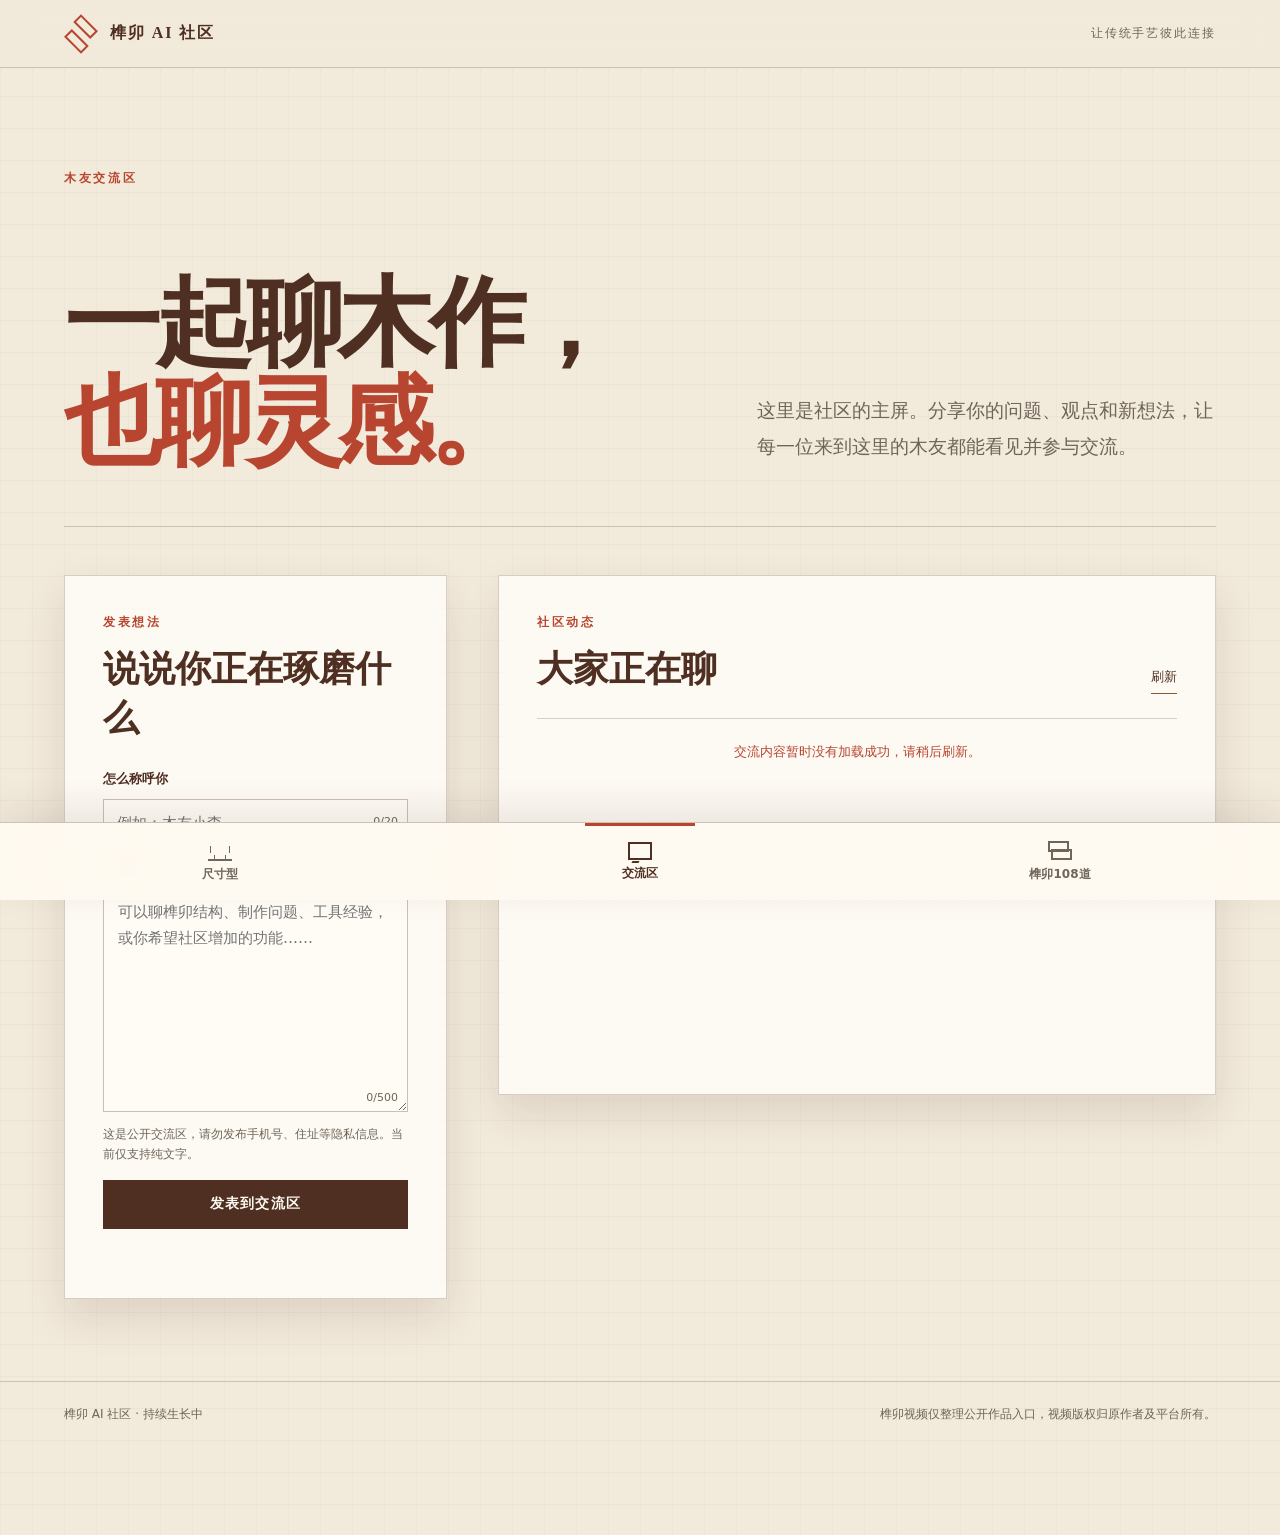
==== web/index.html @ 68c476e6 "feat: add community web experience" ====
<!doctype html>
<html lang="zh-CN">
<head>
  <meta charset="utf-8">
  <meta name="viewport" content="width=device-width, initial-scale=1, viewport-fit=cover">
  <meta name="theme-color" content="#f2eadb">
  <meta name="description" content="榫卯 AI 社区：交流木作想法、查看工艺尺寸与榫卯108道。">
  <title>榫卯 AI 社区 · 阿木爷爷</title>
  <link rel="stylesheet" href="./styles.css">
</head>
<body>
  <header class="site-header">
    <a class="brand" href="#exchange" aria-label="返回榫卯 AI 社区交流区">
      <span class="brand-mark" aria-hidden="true"><i></i><i></i></span>
      <span>榫卯 AI 社区</span>
    </a>
    <p class="header-note">让传统手艺彼此连接</p>
  </header>

  <main>
    <section id="view-exchange" class="app-view exchange-view" data-view="exchange" aria-labelledby="exchange-title">
      <div class="exchange-intro">
        <p class="eyebrow">木友交流区</p>
        <h1 id="exchange-title">一起聊木作，<br><span>也聊灵感。</span></h1>
        <p>这里是社区的主屏。分享你的问题、观点和新想法，让每一位来到这里的木友都能看见并参与交流。</p>
      </div>

      <div class="discussion-layout">
        <aside class="composer-panel" aria-labelledby="composer-title">
          <div>
            <p class="panel-kicker">发表想法</p>
            <h2 id="composer-title">说说你正在琢磨什么</h2>
          </div>
          <form id="messageForm" class="message-form">
            <label for="nickname">怎么称呼你</label>
            <div class="field-shell single-line">
              <input id="nickname" name="nickname" type="text" maxlength="20" autocomplete="nickname" placeholder="例如：木友小李" required>
              <span><b id="nicknameCount">0</b>/20</span>
            </div>

            <label for="messageBody">你的想法</label>
            <div class="field-shell">
              <textarea id="messageBody" name="body" maxlength="500" rows="7" placeholder="可以聊榫卯结构、制作问题、工具经验，或你希望社区增加的功能……" required></textarea>
              <span><b id="messageCount">0</b>/500</span>
            </div>

            <p class="privacy-note">这是公开交流区，请勿发布手机号、住址等隐私信息。当前仅支持纯文字。</p>
            <button id="submitMessage" class="primary-button" type="submit">发表到交流区</button>
            <p id="formStatus" class="form-status" aria-live="polite"></p>
          </form>
        </aside>

        <section class="feed-panel" aria-labelledby="feed-title">
          <div class="feed-heading">
            <div>
              <p class="panel-kicker">社区动态</p>
              <h2 id="feed-title">大家正在聊</h2>
            </div>
            <button id="refreshMessages" class="text-button" type="button">刷新</button>
          </div>
          <div id="messageFeed" class="message-feed" aria-live="polite" aria-busy="true"></div>
          <p id="feedStatus" class="feed-status">正在看看大家的新想法…</p>
        </section>
      </div>
    </section>

    <section id="view-sizes" class="app-view sizes-view" data-view="sizes" aria-labelledby="sizes-title" hidden>
      <div class="quiet-hero">
        <p class="eyebrow">工艺尺寸索引</p>
        <h1 id="sizes-title">尺寸型</h1>
        <p>这里将集中放入各种工艺品的尺寸连接。你把资料给我以后，我会按品类、用途和尺寸整理好，让它们一眼就能找到。</p>
      </div>
      <div class="coming-grid" aria-label="即将增加的尺寸内容">
        <article><span>01</span><h2>器物尺寸</h2><p>收纳常见木作器物的关键长、宽、高与比例。</p></article>
        <article><span>02</span><h2>结构尺寸</h2><p>记录榫头、卯眼与配合间隙等结构数据。</p></article>
        <article><span>03</span><h2>图纸连接</h2><p>以后可直接进入对应工艺品的尺寸页或图纸。</p></article>
      </div>
      <p class="empty-hint">资料入口已留好，等待你下一步提供内容。</p>
    </section>

    <section id="view-joints" class="app-view joints-view" data-view="joints" aria-labelledby="joints-title" hidden>
      <section class="hero">
        <p class="eyebrow">阿木爷爷 · 公开作品索引</p>
        <h1 id="joints-title">榫卯<span>108</span>道</h1>
        <p class="intro">一榫一卯，彼此成全。这里先收好每一道结构，点击封面即可回到抖音观看原视频。</p>
        <div class="hero-meta">
          <div class="collection-count" aria-label="当前已收录34集">
            <strong id="videoCount">34</strong>
            <span>道结构 · 持续补齐</span>
          </div>
          <a class="source-link" href="https://www.douyin.com/collection/7288595551828854799/1" target="_blank" rel="noopener noreferrer">查看抖音原合集</a>
        </div>
      </section>

      <section class="collection" aria-labelledby="collection-title">
        <div class="section-heading">
          <h2 id="collection-title">结构图谱</h2>
          <p>标题与封面来自阿木爷爷抖音公开合集</p>
        </div>
        <div id="videoGrid" class="video-grid" aria-live="polite" aria-busy="true"></div>
        <p id="loadMessage" class="load-message">正在整理木作结构…</p>
        <noscript><p class="load-message error">需要开启 JavaScript 才能显示作品列表。</p></noscript>
      </section>
    </section>
  </main>

  <footer>
    <p>榫卯 AI 社区 · 持续生长中</p>
    <p>榫卯视频仅整理公开作品入口，视频版权归原作者及平台所有。</p>
  </footer>

  <nav class="bottom-nav" aria-label="社区主导航">
    <button class="nav-item" type="button" data-view-target="sizes" aria-controls="view-sizes" aria-selected="false">
      <span class="nav-icon size-icon" aria-hidden="true"></span>
      <span>尺寸型</span>
    </button>
    <button class="nav-item is-active" type="button" data-view-target="exchange" aria-controls="view-exchange" aria-selected="true">
      <span class="nav-icon chat-icon" aria-hidden="true"></span>
      <span>交流区</span>
    </button>
    <button class="nav-item" type="button" data-view-target="joints" aria-controls="view-joints" aria-selected="false">
      <span class="nav-icon joint-icon" aria-hidden="true"></span>
      <span>榫卯108道</span>
    </button>
  </nav>

  <script src="./app.js" defer></script>
</body>
</html>
---- web/styles.css ----
:root {
  color-scheme: light;
  --paper: #f2eadb;
  --paper-deep: #e7dac4;
  --ink: #211d18;
  --muted: #6f6559;
  --wood: #8b5537;
  --wood-dark: #4f2f22;
  --vermilion: #b7452f;
  --line: rgba(79, 47, 34, 0.22);
  --card: rgba(255, 253, 248, 0.82);
  --shadow: 0 18px 40px rgba(71, 45, 31, 0.12);
  --nav-height: 78px;
}

* { box-sizing: border-box; }
html { background: var(--paper); scroll-behavior: smooth; }
body {
  min-width: 0;
  margin: 0;
  padding-bottom: calc(var(--nav-height) + env(safe-area-inset-bottom));
  color: var(--ink);
  background-color: var(--paper);
  background-image:
    linear-gradient(rgba(75, 49, 34, 0.035) 1px, transparent 1px),
    linear-gradient(90deg, rgba(75, 49, 34, 0.025) 1px, transparent 1px);
  background-size: 32px 32px;
  font-family: "Noto Serif SC", "Songti SC", STSong, SimSun, serif;
  -webkit-font-smoothing: antialiased;
}
button, input, textarea { font: inherit; }
a { color: inherit; }
[hidden] { display: none !important; }

.site-header {
  position: sticky;
  z-index: 20;
  top: 0;
  display: flex;
  align-items: center;
  justify-content: space-between;
  min-height: 68px;
  padding: 10px clamp(18px, 5vw, 72px);
  border-bottom: 1px solid var(--line);
  background: rgba(242, 234, 219, 0.93);
  backdrop-filter: blur(14px);
}
.brand {
  display: inline-flex;
  align-items: center;
  gap: 12px;
  color: var(--wood-dark);
  font-weight: 700;
  letter-spacing: 0.12em;
  text-decoration: none;
}
.brand-mark { position: relative; display: inline-block; width: 34px; height: 34px; transform: rotate(45deg); }
.brand-mark i { position: absolute; display: block; width: 24px; height: 11px; border: 2px solid var(--vermilion); background: var(--paper); }
.brand-mark i:first-child { top: 3px; left: 3px; }
.brand-mark i:last-child { right: 3px; bottom: 3px; }
.header-note { margin: 0; color: var(--muted); font-family: system-ui, sans-serif; font-size: 12px; letter-spacing: 0.16em; }

main { width: min(1440px, 100%); min-height: calc(100vh - 190px); margin: 0 auto; padding: 0 clamp(18px, 5vw, 72px) 72px; }
.app-view { animation: view-in 260ms ease both; }
@keyframes view-in { from { opacity: 0; transform: translateY(8px); } to { opacity: 1; transform: translateY(0); } }

.exchange-intro {
  display: grid;
  grid-template-columns: minmax(0, 0.9fr) minmax(280px, 0.7fr);
  gap: clamp(32px, 8vw, 120px);
  align-items: end;
  padding: clamp(52px, 8vw, 110px) 0 54px;
  border-bottom: 1px solid var(--line);
}
.eyebrow, .panel-kicker { margin: 0 0 14px; color: var(--vermilion); font-family: system-ui, sans-serif; font-size: 12px; font-weight: 750; letter-spacing: 0.22em; }
.exchange-intro .eyebrow { grid-column: 1 / -1; margin-bottom: -16px; }
.exchange-intro h1, .quiet-hero h1 { margin: 0; color: var(--wood-dark); font-size: clamp(48px, 7.6vw, 106px); font-weight: 800; letter-spacing: -0.06em; line-height: 1.02; }
.exchange-intro h1 span { color: var(--vermilion); }
.exchange-intro > p:last-child, .quiet-hero > p:last-child { max-width: 620px; margin: 0 0 7px; color: var(--muted); font-size: clamp(16px, 1.6vw, 19px); line-height: 1.9; }

.discussion-layout { display: grid; grid-template-columns: minmax(290px, 0.72fr) minmax(420px, 1.35fr); gap: clamp(22px, 4vw, 58px); padding: 48px 0 10px; align-items: start; }
.composer-panel, .feed-panel { border: 1px solid var(--line); background: var(--card); box-shadow: var(--shadow); }
.composer-panel { position: sticky; top: 92px; padding: clamp(24px, 3vw, 38px); }
.feed-panel { min-height: 520px; padding: clamp(24px, 3vw, 38px); }
.composer-panel h2, .feed-panel h2 { margin: 0; color: var(--wood-dark); font-size: clamp(25px, 3vw, 36px); line-height: 1.35; }
.message-form { display: grid; gap: 11px; margin-top: 28px; }
.message-form label { color: var(--wood-dark); font-family: system-ui, sans-serif; font-size: 13px; font-weight: 700; }
.field-shell { position: relative; }
.field-shell input, .field-shell textarea {
  display: block;
  width: 100%;
  border: 1px solid rgba(79, 47, 34, 0.3);
  border-radius: 0;
  outline: none;
  color: var(--ink);
  background: rgba(255, 252, 246, 0.9);
  font-family: system-ui, sans-serif;
  font-size: 15px;
  line-height: 1.7;
  transition: border-color 160ms ease, box-shadow 160ms ease;
}
.field-shell input { height: 48px; padding: 10px 64px 10px 13px; }
.field-shell textarea { min-height: 158px; padding: 12px 14px 32px; resize: vertical; }
.field-shell input:focus, .field-shell textarea:focus { border-color: var(--wood); box-shadow: 0 0 0 3px rgba(139, 85, 55, 0.12); }
.field-shell > span { position: absolute; right: 10px; bottom: 8px; color: var(--muted); font-family: system-ui, sans-serif; font-size: 11px; }
.single-line > span { top: 16px; bottom: auto; }
.field-shell b { font-weight: 500; }
.privacy-note { margin: 2px 0 4px; color: var(--muted); font-family: system-ui, sans-serif; font-size: 12px; line-height: 1.65; }
.primary-button { min-height: 49px; border: 1px solid var(--wood-dark); color: #fffaf2; background: var(--wood-dark); cursor: pointer; font-family: system-ui, sans-serif; font-size: 14px; font-weight: 750; letter-spacing: 0.08em; transition: background-color 160ms ease, transform 160ms ease; }
.primary-button:hover, .primary-button:focus-visible { background: var(--vermilion); transform: translateY(-1px); }
.primary-button:disabled { cursor: wait; opacity: 0.65; transform: none; }
.form-status { min-height: 20px; margin: 0; font-family: system-ui, sans-serif; font-size: 12px; }
.form-status.success { color: #38623c; }
.form-status.error, .feed-status.error { color: var(--vermilion); }

.feed-heading { display: flex; align-items: end; justify-content: space-between; gap: 18px; padding-bottom: 24px; border-bottom: 1px solid var(--line); }
.text-button { padding: 7px 0; border: 0; border-bottom: 1px solid var(--wood); color: var(--wood-dark); background: transparent; cursor: pointer; font-family: system-ui, sans-serif; font-size: 13px; }
.message-feed { display: grid; }
.message-card { padding: 26px 0; border-bottom: 1px solid var(--line); }
.message-card header { display: flex; align-items: center; gap: 12px; }
.message-avatar { display: grid; width: 40px; height: 40px; flex: 0 0 40px; place-items: center; color: #fffaf2; background: var(--wood); font-size: 17px; font-weight: 700; }
.message-card header div { display: grid; gap: 3px; }
.message-card strong { color: var(--wood-dark); font-size: 15px; }
.message-card time { color: var(--muted); font-family: system-ui, sans-serif; font-size: 11px; }
.message-card > p { margin: 15px 0 0 52px; white-space: pre-wrap; overflow-wrap: anywhere; font-family: system-ui, sans-serif; font-size: 15px; line-height: 1.8; }
.feed-status, .load-message, .empty-hint { margin: 24px 0 0; color: var(--muted); font-family: system-ui, sans-serif; font-size: 13px; text-align: center; }

.quiet-hero { display: grid; min-height: 440px; align-content: center; padding: 64px 0 54px; border-bottom: 1px solid var(--line); }
.quiet-hero > p:last-child { margin-top: 30px; }
.coming-grid { display: grid; grid-template-columns: repeat(3, 1fr); gap: 18px; padding-top: 48px; }
.coming-grid article { min-height: 230px; padding: 28px; border: 1px solid var(--line); background: var(--card); }
.coming-grid span { color: var(--vermilion); font-family: Georgia, serif; font-size: 18px; }
.coming-grid h2 { margin: 38px 0 12px; color: var(--wood-dark); font-size: 27px; }
.coming-grid p { margin: 0; color: var(--muted); font-family: system-ui, sans-serif; font-size: 14px; line-height: 1.75; }

.hero { position: relative; display: grid; min-height: 430px; align-content: center; padding: 72px 0 58px; border-bottom: 1px solid var(--line); }
.hero::before, .hero::after { position: absolute; right: 2vw; width: clamp(150px, 22vw, 320px); height: clamp(28px, 4vw, 56px); border: clamp(8px, 1vw, 14px) solid rgba(139, 85, 55, 0.12); content: ""; }
.hero::before { top: 28%; transform: translateX(-18%) rotate(90deg); }
.hero::after { top: 46%; }
.hero h1 { position: relative; z-index: 1; max-width: 900px; margin: 0; color: var(--wood-dark); font-size: clamp(56px, 10vw, 132px); font-weight: 800; letter-spacing: -0.05em; line-height: 0.92; }
.hero h1 span { color: var(--vermilion); font-family: Georgia, serif; font-size: 0.66em; font-weight: 500; letter-spacing: -0.08em; vertical-align: 0.18em; }
.intro { position: relative; z-index: 1; max-width: 660px; margin: 30px 0 0; color: var(--muted); font-size: clamp(16px, 2vw, 20px); line-height: 1.9; }
.hero-meta { position: relative; z-index: 1; display: flex; align-items: center; gap: 32px; margin-top: 34px; }
.collection-count { display: flex; align-items: baseline; gap: 12px; color: var(--wood-dark); font-family: system-ui, sans-serif; }
.collection-count strong { font-family: Georgia, serif; font-size: 38px; font-weight: 500; }
.collection-count span { color: var(--muted); font-size: 13px; letter-spacing: 0.12em; }
.source-link { padding: 9px 0; border-bottom: 1px solid var(--wood); color: var(--wood-dark); font-family: system-ui, sans-serif; font-size: 13px; font-weight: 650; text-decoration: none; }
.collection { padding-top: 58px; }
.section-heading { display: flex; align-items: end; justify-content: space-between; gap: 24px; margin-bottom: 26px; }
.section-heading h2 { margin: 0; color: var(--wood-dark); font-size: clamp(30px, 4vw, 48px); font-weight: 750; letter-spacing: 0.06em; }
.section-heading p { margin: 0 0 7px; color: var(--muted); font-family: system-ui, sans-serif; font-size: 13px; }
.video-grid { display: grid; grid-template-columns: repeat(auto-fill, minmax(min(100%, 245px), 1fr)); gap: clamp(18px, 2.3vw, 30px); }
.video-card { min-width: 0; overflow: hidden; border: 1px solid var(--line); background: var(--card); transition: transform 180ms ease, box-shadow 180ms ease, border-color 180ms ease; }
.video-card:hover, .video-card:focus-within { border-color: rgba(139, 85, 55, 0.5); box-shadow: var(--shadow); transform: translateY(-5px); }
.video-link { display: block; height: 100%; text-decoration: none; }
.cover-frame { position: relative; overflow: hidden; aspect-ratio: 3 / 4; background: var(--paper-deep); }
.cover-frame::after { position: absolute; inset: 0; border: 1px solid rgba(255, 255, 255, 0.26); content: ""; pointer-events: none; }
.cover-frame img { display: block; width: 100%; height: 100%; object-fit: cover; transition: transform 420ms ease; }
.video-card:hover img, .video-card:focus-within img { transform: scale(1.025); }
.video-title { margin: 0; padding: 17px 18px 20px; color: var(--ink); font-size: 16px; font-weight: 650; line-height: 1.7; }
.load-message.error { color: var(--vermilion); }

footer { display: flex; justify-content: space-between; gap: 24px; padding: 24px clamp(18px, 5vw, 72px) 34px; border-top: 1px solid var(--line); color: var(--muted); font-family: system-ui, sans-serif; font-size: 12px; }
footer p { margin: 0; }
.bottom-nav {
  position: fixed;
  z-index: 50;
  right: 0;
  bottom: 0;
  left: 0;
  display: grid;
  grid-template-columns: repeat(3, minmax(0, 1fr));
  height: calc(var(--nav-height) + env(safe-area-inset-bottom));
  padding: 0 max(10px, env(safe-area-inset-right)) env(safe-area-inset-bottom) max(10px, env(safe-area-inset-left));
  border-top: 1px solid rgba(79, 47, 34, 0.28);
  background: rgba(255, 250, 241, 0.96);
  box-shadow: 0 -12px 36px rgba(71, 45, 31, 0.1);
  backdrop-filter: blur(16px);
}
.nav-item { position: relative; display: grid; gap: 5px; min-width: 0; place-content: center; border: 0; color: var(--muted); background: transparent; cursor: pointer; font-family: system-ui, sans-serif; font-size: 12px; font-weight: 650; }
.nav-item::before { position: absolute; top: 0; left: 50%; width: min(110px, 70%); height: 3px; background: transparent; content: ""; transform: translateX(-50%); }
.nav-item.is-active { color: var(--wood-dark); }
.nav-item.is-active::before { background: var(--vermilion); }
.nav-item:focus-visible { outline: 2px solid var(--vermilion); outline-offset: -5px; }
.nav-icon { position: relative; display: block; width: 24px; height: 21px; margin: 0 auto; }
.size-icon { border-bottom: 2px solid currentColor; }
.size-icon::before { position: absolute; inset: 6px 2px auto; height: 7px; border-right: 1px solid currentColor; border-left: 1px solid currentColor; content: ""; }
.size-icon::after { position: absolute; right: 6px; bottom: 0; left: 6px; height: 4px; border-right: 1px solid currentColor; border-left: 1px solid currentColor; content: ""; }
.chat-icon { height: 18px; border: 2px solid currentColor; }
.chat-icon::after { position: absolute; bottom: -5px; left: 4px; width: 7px; height: 7px; border-bottom: 2px solid currentColor; transform: skew(-30deg); content: ""; }
.joint-icon::before, .joint-icon::after { position: absolute; width: 17px; height: 7px; border: 2px solid currentColor; content: ""; }
.joint-icon::before { top: 1px; left: 0; }
.joint-icon::after { right: 0; bottom: 1px; }

@media (max-width: 820px) {
  .exchange-intro { grid-template-columns: 1fr; gap: 24px; }
  .exchange-intro .eyebrow { margin-bottom: -4px; }
  .discussion-layout { grid-template-columns: 1fr; }
  .composer-panel { position: static; }
  .coming-grid { grid-template-columns: 1fr; }
  .coming-grid article { min-height: 180px; }
}
@media (max-width: 700px) {
  :root { --nav-height: 70px; }
  .site-header { min-height: 60px; padding: 8px 15px; }
  .brand { gap: 8px; font-size: 14px; letter-spacing: 0.08em; }
  .brand-mark { width: 28px; height: 28px; }
  .brand-mark i { width: 20px; height: 9px; }
  .header-note { display: none; }
  main { padding-right: 14px; padding-left: 14px; }
  .exchange-intro { padding: 44px 0 38px; }
  .exchange-intro h1 { font-size: clamp(46px, 15vw, 70px); }
  .exchange-intro > p:last-child { font-size: 15px; line-height: 1.8; }
  .discussion-layout { gap: 18px; padding-top: 26px; }
  .composer-panel, .feed-panel { padding: 22px 18px; box-shadow: 0 10px 28px rgba(71, 45, 31, 0.08); }
  .feed-panel { min-height: 400px; }
  .message-card > p { margin-left: 0; }
  .quiet-hero { min-height: 360px; }
  .hero { min-height: 390px; padding-top: 56px; }
  .hero::before, .hero::after { right: 0; opacity: 0.72; }
  .hero h1 { font-size: clamp(54px, 19vw, 88px); }
  .intro { max-width: 90%; font-size: 16px; line-height: 1.75; }
  .hero-meta { display: block; }
  .source-link { display: inline-block; margin-top: 14px; }
  .section-heading { display: block; }
  .section-heading p { margin-top: 8px; }
  .video-grid { grid-template-columns: repeat(2, minmax(0, 1fr)); gap: 12px; }
  .video-title { padding: 12px 12px 15px; font-size: 13px; line-height: 1.6; }
  footer { display: block; padding-right: 16px; padding-left: 16px; line-height: 1.8; }
  .nav-item { font-size: 11px; }
}
@media (prefers-reduced-motion: reduce) {
  html { scroll-behavior: auto; }
  *, *::before, *::after { animation-duration: 0.01ms !important; transition-duration: 0.01ms !important; }
}
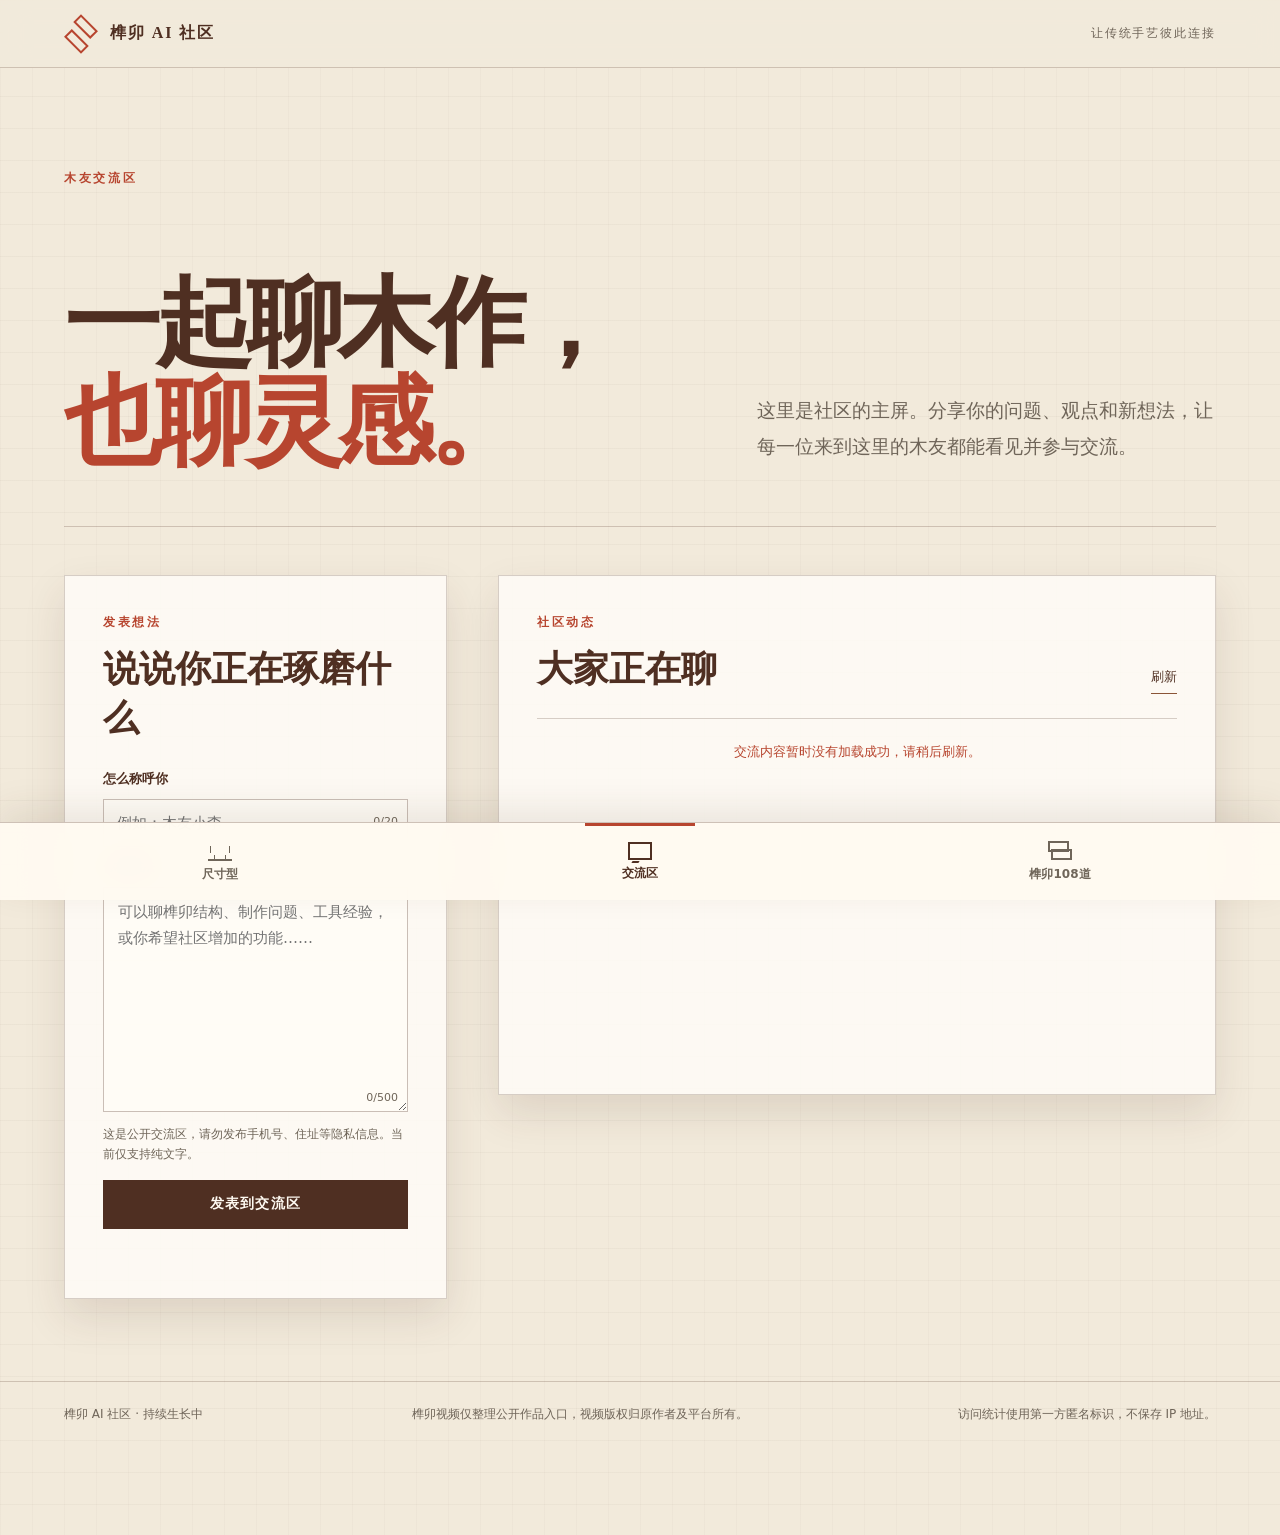
==== commit 7dd09ff6: "feat: add private analytics admin dashboard" ====
--- a/web/index.html
+++ b/web/index.html
@@ -1,129 +1,130 @@
-<!doctype html>
-<html lang="zh-CN">
-<head>
-  <meta charset="utf-8">
-  <meta name="viewport" content="width=device-width, initial-scale=1, viewport-fit=cover">
-  <meta name="theme-color" content="#f2eadb">
-  <meta name="description" content="榫卯 AI 社区：交流木作想法、查看工艺尺寸与榫卯108道。">
-  <title>榫卯 AI 社区 · 阿木爷爷</title>
-  <link rel="stylesheet" href="./styles.css">
-</head>
-<body>
-  <header class="site-header">
-    <a class="brand" href="#exchange" aria-label="返回榫卯 AI 社区交流区">
-      <span class="brand-mark" aria-hidden="true"><i></i><i></i></span>
-      <span>榫卯 AI 社区</span>
-    </a>
-    <p class="header-note">让传统手艺彼此连接</p>
-  </header>
-
-  <main>
-    <section id="view-exchange" class="app-view exchange-view" data-view="exchange" aria-labelledby="exchange-title">
-      <div class="exchange-intro">
-        <p class="eyebrow">木友交流区</p>
-        <h1 id="exchange-title">一起聊木作，<br><span>也聊灵感。</span></h1>
-        <p>这里是社区的主屏。分享你的问题、观点和新想法，让每一位来到这里的木友都能看见并参与交流。</p>
-      </div>
-
-      <div class="discussion-layout">
-        <aside class="composer-panel" aria-labelledby="composer-title">
-          <div>
-            <p class="panel-kicker">发表想法</p>
-            <h2 id="composer-title">说说你正在琢磨什么</h2>
-          </div>
-          <form id="messageForm" class="message-form">
-            <label for="nickname">怎么称呼你</label>
-            <div class="field-shell single-line">
-              <input id="nickname" name="nickname" type="text" maxlength="20" autocomplete="nickname" placeholder="例如：木友小李" required>
-              <span><b id="nicknameCount">0</b>/20</span>
-            </div>
-
-            <label for="messageBody">你的想法</label>
-            <div class="field-shell">
-              <textarea id="messageBody" name="body" maxlength="500" rows="7" placeholder="可以聊榫卯结构、制作问题、工具经验，或你希望社区增加的功能……" required></textarea>
-              <span><b id="messageCount">0</b>/500</span>
-            </div>
-
-            <p class="privacy-note">这是公开交流区，请勿发布手机号、住址等隐私信息。当前仅支持纯文字。</p>
-            <button id="submitMessage" class="primary-button" type="submit">发表到交流区</button>
-            <p id="formStatus" class="form-status" aria-live="polite"></p>
-          </form>
-        </aside>
-
-        <section class="feed-panel" aria-labelledby="feed-title">
-          <div class="feed-heading">
-            <div>
-              <p class="panel-kicker">社区动态</p>
-              <h2 id="feed-title">大家正在聊</h2>
-            </div>
-            <button id="refreshMessages" class="text-button" type="button">刷新</button>
-          </div>
-          <div id="messageFeed" class="message-feed" aria-live="polite" aria-busy="true"></div>
-          <p id="feedStatus" class="feed-status">正在看看大家的新想法…</p>
-        </section>
-      </div>
-    </section>
-
-    <section id="view-sizes" class="app-view sizes-view" data-view="sizes" aria-labelledby="sizes-title" hidden>
-      <div class="quiet-hero">
-        <p class="eyebrow">工艺尺寸索引</p>
-        <h1 id="sizes-title">尺寸型</h1>
-        <p>这里将集中放入各种工艺品的尺寸连接。你把资料给我以后，我会按品类、用途和尺寸整理好，让它们一眼就能找到。</p>
-      </div>
-      <div class="coming-grid" aria-label="即将增加的尺寸内容">
-        <article><span>01</span><h2>器物尺寸</h2><p>收纳常见木作器物的关键长、宽、高与比例。</p></article>
-        <article><span>02</span><h2>结构尺寸</h2><p>记录榫头、卯眼与配合间隙等结构数据。</p></article>
-        <article><span>03</span><h2>图纸连接</h2><p>以后可直接进入对应工艺品的尺寸页或图纸。</p></article>
-      </div>
-      <p class="empty-hint">资料入口已留好，等待你下一步提供内容。</p>
-    </section>
-
-    <section id="view-joints" class="app-view joints-view" data-view="joints" aria-labelledby="joints-title" hidden>
-      <section class="hero">
-        <p class="eyebrow">阿木爷爷 · 公开作品索引</p>
-        <h1 id="joints-title">榫卯<span>108</span>道</h1>
-        <p class="intro">一榫一卯，彼此成全。这里先收好每一道结构，点击封面即可回到抖音观看原视频。</p>
-        <div class="hero-meta">
-          <div class="collection-count" aria-label="当前已收录34集">
-            <strong id="videoCount">34</strong>
-            <span>道结构 · 持续补齐</span>
-          </div>
-          <a class="source-link" href="https://www.douyin.com/collection/7288595551828854799/1" target="_blank" rel="noopener noreferrer">查看抖音原合集</a>
-        </div>
-      </section>
-
-      <section class="collection" aria-labelledby="collection-title">
-        <div class="section-heading">
-          <h2 id="collection-title">结构图谱</h2>
-          <p>标题与封面来自阿木爷爷抖音公开合集</p>
-        </div>
-        <div id="videoGrid" class="video-grid" aria-live="polite" aria-busy="true"></div>
-        <p id="loadMessage" class="load-message">正在整理木作结构…</p>
-        <noscript><p class="load-message error">需要开启 JavaScript 才能显示作品列表。</p></noscript>
-      </section>
-    </section>
-  </main>
-
-  <footer>
-    <p>榫卯 AI 社区 · 持续生长中</p>
-    <p>榫卯视频仅整理公开作品入口，视频版权归原作者及平台所有。</p>
-  </footer>
-
-  <nav class="bottom-nav" aria-label="社区主导航">
-    <button class="nav-item" type="button" data-view-target="sizes" aria-controls="view-sizes" aria-selected="false">
-      <span class="nav-icon size-icon" aria-hidden="true"></span>
-      <span>尺寸型</span>
-    </button>
-    <button class="nav-item is-active" type="button" data-view-target="exchange" aria-controls="view-exchange" aria-selected="true">
-      <span class="nav-icon chat-icon" aria-hidden="true"></span>
-      <span>交流区</span>
-    </button>
-    <button class="nav-item" type="button" data-view-target="joints" aria-controls="view-joints" aria-selected="false">
-      <span class="nav-icon joint-icon" aria-hidden="true"></span>
-      <span>榫卯108道</span>
-    </button>
-  </nav>
-
-  <script src="./app.js" defer></script>
-</body>
-</html>
+<!doctype html>
+<html lang="zh-CN">
+<head>
+  <meta charset="utf-8">
+  <meta name="viewport" content="width=device-width, initial-scale=1, viewport-fit=cover">
+  <meta name="theme-color" content="#f2eadb">
+  <meta name="description" content="榫卯 AI 社区：交流木作想法、查看工艺尺寸与榫卯108道。">
+  <title>榫卯 AI 社区 · 阿木爷爷</title>
+  <link rel="stylesheet" href="./styles.css">
+</head>
+<body>
+  <header class="site-header">
+    <a class="brand" href="#exchange" aria-label="返回榫卯 AI 社区交流区">
+      <span class="brand-mark" aria-hidden="true"><i></i><i></i></span>
+      <span>榫卯 AI 社区</span>
+    </a>
+    <p class="header-note">让传统手艺彼此连接</p>
+  </header>
+
+  <main>
+    <section id="view-exchange" class="app-view exchange-view" data-view="exchange" aria-labelledby="exchange-title">
+      <div class="exchange-intro">
+        <p class="eyebrow">木友交流区</p>
+        <h1 id="exchange-title">一起聊木作，<br><span>也聊灵感。</span></h1>
+        <p>这里是社区的主屏。分享你的问题、观点和新想法，让每一位来到这里的木友都能看见并参与交流。</p>
+      </div>
+
+      <div class="discussion-layout">
+        <aside class="composer-panel" aria-labelledby="composer-title">
+          <div>
+            <p class="panel-kicker">发表想法</p>
+            <h2 id="composer-title">说说你正在琢磨什么</h2>
+          </div>
+          <form id="messageForm" class="message-form">
+            <label for="nickname">怎么称呼你</label>
+            <div class="field-shell single-line">
+              <input id="nickname" name="nickname" type="text" maxlength="20" autocomplete="nickname" placeholder="例如：木友小李" required>
+              <span><b id="nicknameCount">0</b>/20</span>
+            </div>
+
+            <label for="messageBody">你的想法</label>
+            <div class="field-shell">
+              <textarea id="messageBody" name="body" maxlength="500" rows="7" placeholder="可以聊榫卯结构、制作问题、工具经验，或你希望社区增加的功能……" required></textarea>
+              <span><b id="messageCount">0</b>/500</span>
+            </div>
+
+            <p class="privacy-note">这是公开交流区，请勿发布手机号、住址等隐私信息。当前仅支持纯文字。</p>
+            <button id="submitMessage" class="primary-button" type="submit">发表到交流区</button>
+            <p id="formStatus" class="form-status" aria-live="polite"></p>
+          </form>
+        </aside>
+
+        <section class="feed-panel" aria-labelledby="feed-title">
+          <div class="feed-heading">
+            <div>
+              <p class="panel-kicker">社区动态</p>
+              <h2 id="feed-title">大家正在聊</h2>
+            </div>
+            <button id="refreshMessages" class="text-button" type="button">刷新</button>
+          </div>
+          <div id="messageFeed" class="message-feed" aria-live="polite" aria-busy="true"></div>
+          <p id="feedStatus" class="feed-status">正在看看大家的新想法…</p>
+        </section>
+      </div>
+    </section>
+
+    <section id="view-sizes" class="app-view sizes-view" data-view="sizes" aria-labelledby="sizes-title" hidden>
+      <div class="quiet-hero">
+        <p class="eyebrow">工艺尺寸索引</p>
+        <h1 id="sizes-title">尺寸型</h1>
+        <p>这里将集中放入各种工艺品的尺寸连接。你把资料给我以后，我会按品类、用途和尺寸整理好，让它们一眼就能找到。</p>
+      </div>
+      <div class="coming-grid" aria-label="即将增加的尺寸内容">
+        <article><span>01</span><h2>器物尺寸</h2><p>收纳常见木作器物的关键长、宽、高与比例。</p></article>
+        <article><span>02</span><h2>结构尺寸</h2><p>记录榫头、卯眼与配合间隙等结构数据。</p></article>
+        <article><span>03</span><h2>图纸连接</h2><p>以后可直接进入对应工艺品的尺寸页或图纸。</p></article>
+      </div>
+      <p class="empty-hint">资料入口已留好，等待你下一步提供内容。</p>
+    </section>
+
+    <section id="view-joints" class="app-view joints-view" data-view="joints" aria-labelledby="joints-title" hidden>
+      <section class="hero">
+        <p class="eyebrow">阿木爷爷 · 公开作品索引</p>
+        <h1 id="joints-title">榫卯<span>108</span>道</h1>
+        <p class="intro">一榫一卯，彼此成全。这里先收好每一道结构，点击封面即可回到抖音观看原视频。</p>
+        <div class="hero-meta">
+          <div class="collection-count" aria-label="当前已收录34集">
+            <strong id="videoCount">34</strong>
+            <span>道结构 · 持续补齐</span>
+          </div>
+          <a class="source-link" href="https://www.douyin.com/collection/7288595551828854799/1" target="_blank" rel="noopener noreferrer">查看抖音原合集</a>
+        </div>
+      </section>
+
+      <section class="collection" aria-labelledby="collection-title">
+        <div class="section-heading">
+          <h2 id="collection-title">结构图谱</h2>
+          <p>标题与封面来自阿木爷爷抖音公开合集</p>
+        </div>
+        <div id="videoGrid" class="video-grid" aria-live="polite" aria-busy="true"></div>
+        <p id="loadMessage" class="load-message">正在整理木作结构…</p>
+        <noscript><p class="load-message error">需要开启 JavaScript 才能显示作品列表。</p></noscript>
+      </section>
+    </section>
+  </main>
+
+  <footer>
+    <p>榫卯 AI 社区 · 持续生长中</p>
+    <p>榫卯视频仅整理公开作品入口，视频版权归原作者及平台所有。</p>
+    <p>访问统计使用第一方匿名标识，不保存 IP 地址。</p>
+  </footer>
+
+  <nav class="bottom-nav" aria-label="社区主导航">
+    <button class="nav-item" type="button" data-view-target="sizes" aria-controls="view-sizes" aria-selected="false">
+      <span class="nav-icon size-icon" aria-hidden="true"></span>
+      <span>尺寸型</span>
+    </button>
+    <button class="nav-item is-active" type="button" data-view-target="exchange" aria-controls="view-exchange" aria-selected="true">
+      <span class="nav-icon chat-icon" aria-hidden="true"></span>
+      <span>交流区</span>
+    </button>
+    <button class="nav-item" type="button" data-view-target="joints" aria-controls="view-joints" aria-selected="false">
+      <span class="nav-icon joint-icon" aria-hidden="true"></span>
+      <span>榫卯108道</span>
+    </button>
+  </nav>
+
+  <script src="./app.js" defer></script>
+</body>
+</html>
--- a/web/styles.css
+++ b/web/styles.css
@@ -1,235 +1,235 @@
-:root {
-  color-scheme: light;
-  --paper: #f2eadb;
-  --paper-deep: #e7dac4;
-  --ink: #211d18;
-  --muted: #6f6559;
-  --wood: #8b5537;
-  --wood-dark: #4f2f22;
-  --vermilion: #b7452f;
-  --line: rgba(79, 47, 34, 0.22);
-  --card: rgba(255, 253, 248, 0.82);
-  --shadow: 0 18px 40px rgba(71, 45, 31, 0.12);
-  --nav-height: 78px;
-}
-
-* { box-sizing: border-box; }
-html { background: var(--paper); scroll-behavior: smooth; }
-body {
-  min-width: 0;
-  margin: 0;
-  padding-bottom: calc(var(--nav-height) + env(safe-area-inset-bottom));
-  color: var(--ink);
-  background-color: var(--paper);
-  background-image:
-    linear-gradient(rgba(75, 49, 34, 0.035) 1px, transparent 1px),
-    linear-gradient(90deg, rgba(75, 49, 34, 0.025) 1px, transparent 1px);
-  background-size: 32px 32px;
-  font-family: "Noto Serif SC", "Songti SC", STSong, SimSun, serif;
-  -webkit-font-smoothing: antialiased;
-}
-button, input, textarea { font: inherit; }
-a { color: inherit; }
-[hidden] { display: none !important; }
-
-.site-header {
-  position: sticky;
-  z-index: 20;
-  top: 0;
-  display: flex;
-  align-items: center;
-  justify-content: space-between;
-  min-height: 68px;
-  padding: 10px clamp(18px, 5vw, 72px);
-  border-bottom: 1px solid var(--line);
-  background: rgba(242, 234, 219, 0.93);
-  backdrop-filter: blur(14px);
-}
-.brand {
-  display: inline-flex;
-  align-items: center;
-  gap: 12px;
-  color: var(--wood-dark);
-  font-weight: 700;
-  letter-spacing: 0.12em;
-  text-decoration: none;
-}
-.brand-mark { position: relative; display: inline-block; width: 34px; height: 34px; transform: rotate(45deg); }
-.brand-mark i { position: absolute; display: block; width: 24px; height: 11px; border: 2px solid var(--vermilion); background: var(--paper); }
-.brand-mark i:first-child { top: 3px; left: 3px; }
-.brand-mark i:last-child { right: 3px; bottom: 3px; }
-.header-note { margin: 0; color: var(--muted); font-family: system-ui, sans-serif; font-size: 12px; letter-spacing: 0.16em; }
-
-main { width: min(1440px, 100%); min-height: calc(100vh - 190px); margin: 0 auto; padding: 0 clamp(18px, 5vw, 72px) 72px; }
-.app-view { animation: view-in 260ms ease both; }
-@keyframes view-in { from { opacity: 0; transform: translateY(8px); } to { opacity: 1; transform: translateY(0); } }
-
-.exchange-intro {
-  display: grid;
-  grid-template-columns: minmax(0, 0.9fr) minmax(280px, 0.7fr);
-  gap: clamp(32px, 8vw, 120px);
-  align-items: end;
-  padding: clamp(52px, 8vw, 110px) 0 54px;
-  border-bottom: 1px solid var(--line);
-}
-.eyebrow, .panel-kicker { margin: 0 0 14px; color: var(--vermilion); font-family: system-ui, sans-serif; font-size: 12px; font-weight: 750; letter-spacing: 0.22em; }
-.exchange-intro .eyebrow { grid-column: 1 / -1; margin-bottom: -16px; }
-.exchange-intro h1, .quiet-hero h1 { margin: 0; color: var(--wood-dark); font-size: clamp(48px, 7.6vw, 106px); font-weight: 800; letter-spacing: -0.06em; line-height: 1.02; }
-.exchange-intro h1 span { color: var(--vermilion); }
-.exchange-intro > p:last-child, .quiet-hero > p:last-child { max-width: 620px; margin: 0 0 7px; color: var(--muted); font-size: clamp(16px, 1.6vw, 19px); line-height: 1.9; }
-
-.discussion-layout { display: grid; grid-template-columns: minmax(290px, 0.72fr) minmax(420px, 1.35fr); gap: clamp(22px, 4vw, 58px); padding: 48px 0 10px; align-items: start; }
-.composer-panel, .feed-panel { border: 1px solid var(--line); background: var(--card); box-shadow: var(--shadow); }
-.composer-panel { position: sticky; top: 92px; padding: clamp(24px, 3vw, 38px); }
-.feed-panel { min-height: 520px; padding: clamp(24px, 3vw, 38px); }
-.composer-panel h2, .feed-panel h2 { margin: 0; color: var(--wood-dark); font-size: clamp(25px, 3vw, 36px); line-height: 1.35; }
-.message-form { display: grid; gap: 11px; margin-top: 28px; }
-.message-form label { color: var(--wood-dark); font-family: system-ui, sans-serif; font-size: 13px; font-weight: 700; }
-.field-shell { position: relative; }
-.field-shell input, .field-shell textarea {
-  display: block;
-  width: 100%;
-  border: 1px solid rgba(79, 47, 34, 0.3);
-  border-radius: 0;
-  outline: none;
-  color: var(--ink);
-  background: rgba(255, 252, 246, 0.9);
-  font-family: system-ui, sans-serif;
-  font-size: 15px;
-  line-height: 1.7;
-  transition: border-color 160ms ease, box-shadow 160ms ease;
-}
-.field-shell input { height: 48px; padding: 10px 64px 10px 13px; }
-.field-shell textarea { min-height: 158px; padding: 12px 14px 32px; resize: vertical; }
-.field-shell input:focus, .field-shell textarea:focus { border-color: var(--wood); box-shadow: 0 0 0 3px rgba(139, 85, 55, 0.12); }
-.field-shell > span { position: absolute; right: 10px; bottom: 8px; color: var(--muted); font-family: system-ui, sans-serif; font-size: 11px; }
-.single-line > span { top: 16px; bottom: auto; }
-.field-shell b { font-weight: 500; }
-.privacy-note { margin: 2px 0 4px; color: var(--muted); font-family: system-ui, sans-serif; font-size: 12px; line-height: 1.65; }
-.primary-button { min-height: 49px; border: 1px solid var(--wood-dark); color: #fffaf2; background: var(--wood-dark); cursor: pointer; font-family: system-ui, sans-serif; font-size: 14px; font-weight: 750; letter-spacing: 0.08em; transition: background-color 160ms ease, transform 160ms ease; }
-.primary-button:hover, .primary-button:focus-visible { background: var(--vermilion); transform: translateY(-1px); }
-.primary-button:disabled { cursor: wait; opacity: 0.65; transform: none; }
-.form-status { min-height: 20px; margin: 0; font-family: system-ui, sans-serif; font-size: 12px; }
-.form-status.success { color: #38623c; }
-.form-status.error, .feed-status.error { color: var(--vermilion); }
-
-.feed-heading { display: flex; align-items: end; justify-content: space-between; gap: 18px; padding-bottom: 24px; border-bottom: 1px solid var(--line); }
-.text-button { padding: 7px 0; border: 0; border-bottom: 1px solid var(--wood); color: var(--wood-dark); background: transparent; cursor: pointer; font-family: system-ui, sans-serif; font-size: 13px; }
-.message-feed { display: grid; }
-.message-card { padding: 26px 0; border-bottom: 1px solid var(--line); }
-.message-card header { display: flex; align-items: center; gap: 12px; }
-.message-avatar { display: grid; width: 40px; height: 40px; flex: 0 0 40px; place-items: center; color: #fffaf2; background: var(--wood); font-size: 17px; font-weight: 700; }
-.message-card header div { display: grid; gap: 3px; }
-.message-card strong { color: var(--wood-dark); font-size: 15px; }
-.message-card time { color: var(--muted); font-family: system-ui, sans-serif; font-size: 11px; }
-.message-card > p { margin: 15px 0 0 52px; white-space: pre-wrap; overflow-wrap: anywhere; font-family: system-ui, sans-serif; font-size: 15px; line-height: 1.8; }
-.feed-status, .load-message, .empty-hint { margin: 24px 0 0; color: var(--muted); font-family: system-ui, sans-serif; font-size: 13px; text-align: center; }
-
-.quiet-hero { display: grid; min-height: 440px; align-content: center; padding: 64px 0 54px; border-bottom: 1px solid var(--line); }
-.quiet-hero > p:last-child { margin-top: 30px; }
-.coming-grid { display: grid; grid-template-columns: repeat(3, 1fr); gap: 18px; padding-top: 48px; }
-.coming-grid article { min-height: 230px; padding: 28px; border: 1px solid var(--line); background: var(--card); }
-.coming-grid span { color: var(--vermilion); font-family: Georgia, serif; font-size: 18px; }
-.coming-grid h2 { margin: 38px 0 12px; color: var(--wood-dark); font-size: 27px; }
-.coming-grid p { margin: 0; color: var(--muted); font-family: system-ui, sans-serif; font-size: 14px; line-height: 1.75; }
-
-.hero { position: relative; display: grid; min-height: 430px; align-content: center; padding: 72px 0 58px; border-bottom: 1px solid var(--line); }
-.hero::before, .hero::after { position: absolute; right: 2vw; width: clamp(150px, 22vw, 320px); height: clamp(28px, 4vw, 56px); border: clamp(8px, 1vw, 14px) solid rgba(139, 85, 55, 0.12); content: ""; }
-.hero::before { top: 28%; transform: translateX(-18%) rotate(90deg); }
-.hero::after { top: 46%; }
-.hero h1 { position: relative; z-index: 1; max-width: 900px; margin: 0; color: var(--wood-dark); font-size: clamp(56px, 10vw, 132px); font-weight: 800; letter-spacing: -0.05em; line-height: 0.92; }
-.hero h1 span { color: var(--vermilion); font-family: Georgia, serif; font-size: 0.66em; font-weight: 500; letter-spacing: -0.08em; vertical-align: 0.18em; }
-.intro { position: relative; z-index: 1; max-width: 660px; margin: 30px 0 0; color: var(--muted); font-size: clamp(16px, 2vw, 20px); line-height: 1.9; }
-.hero-meta { position: relative; z-index: 1; display: flex; align-items: center; gap: 32px; margin-top: 34px; }
-.collection-count { display: flex; align-items: baseline; gap: 12px; color: var(--wood-dark); font-family: system-ui, sans-serif; }
-.collection-count strong { font-family: Georgia, serif; font-size: 38px; font-weight: 500; }
-.collection-count span { color: var(--muted); font-size: 13px; letter-spacing: 0.12em; }
-.source-link { padding: 9px 0; border-bottom: 1px solid var(--wood); color: var(--wood-dark); font-family: system-ui, sans-serif; font-size: 13px; font-weight: 650; text-decoration: none; }
-.collection { padding-top: 58px; }
-.section-heading { display: flex; align-items: end; justify-content: space-between; gap: 24px; margin-bottom: 26px; }
-.section-heading h2 { margin: 0; color: var(--wood-dark); font-size: clamp(30px, 4vw, 48px); font-weight: 750; letter-spacing: 0.06em; }
-.section-heading p { margin: 0 0 7px; color: var(--muted); font-family: system-ui, sans-serif; font-size: 13px; }
-.video-grid { display: grid; grid-template-columns: repeat(auto-fill, minmax(min(100%, 245px), 1fr)); gap: clamp(18px, 2.3vw, 30px); }
-.video-card { min-width: 0; overflow: hidden; border: 1px solid var(--line); background: var(--card); transition: transform 180ms ease, box-shadow 180ms ease, border-color 180ms ease; }
-.video-card:hover, .video-card:focus-within { border-color: rgba(139, 85, 55, 0.5); box-shadow: var(--shadow); transform: translateY(-5px); }
-.video-link { display: block; height: 100%; text-decoration: none; }
-.cover-frame { position: relative; overflow: hidden; aspect-ratio: 3 / 4; background: var(--paper-deep); }
-.cover-frame::after { position: absolute; inset: 0; border: 1px solid rgba(255, 255, 255, 0.26); content: ""; pointer-events: none; }
-.cover-frame img { display: block; width: 100%; height: 100%; object-fit: cover; transition: transform 420ms ease; }
-.video-card:hover img, .video-card:focus-within img { transform: scale(1.025); }
-.video-title { margin: 0; padding: 17px 18px 20px; color: var(--ink); font-size: 16px; font-weight: 650; line-height: 1.7; }
-.load-message.error { color: var(--vermilion); }
-
-footer { display: flex; justify-content: space-between; gap: 24px; padding: 24px clamp(18px, 5vw, 72px) 34px; border-top: 1px solid var(--line); color: var(--muted); font-family: system-ui, sans-serif; font-size: 12px; }
-footer p { margin: 0; }
-.bottom-nav {
-  position: fixed;
-  z-index: 50;
-  right: 0;
-  bottom: 0;
-  left: 0;
-  display: grid;
-  grid-template-columns: repeat(3, minmax(0, 1fr));
-  height: calc(var(--nav-height) + env(safe-area-inset-bottom));
-  padding: 0 max(10px, env(safe-area-inset-right)) env(safe-area-inset-bottom) max(10px, env(safe-area-inset-left));
-  border-top: 1px solid rgba(79, 47, 34, 0.28);
-  background: rgba(255, 250, 241, 0.96);
-  box-shadow: 0 -12px 36px rgba(71, 45, 31, 0.1);
-  backdrop-filter: blur(16px);
-}
-.nav-item { position: relative; display: grid; gap: 5px; min-width: 0; place-content: center; border: 0; color: var(--muted); background: transparent; cursor: pointer; font-family: system-ui, sans-serif; font-size: 12px; font-weight: 650; }
-.nav-item::before { position: absolute; top: 0; left: 50%; width: min(110px, 70%); height: 3px; background: transparent; content: ""; transform: translateX(-50%); }
-.nav-item.is-active { color: var(--wood-dark); }
-.nav-item.is-active::before { background: var(--vermilion); }
-.nav-item:focus-visible { outline: 2px solid var(--vermilion); outline-offset: -5px; }
-.nav-icon { position: relative; display: block; width: 24px; height: 21px; margin: 0 auto; }
-.size-icon { border-bottom: 2px solid currentColor; }
-.size-icon::before { position: absolute; inset: 6px 2px auto; height: 7px; border-right: 1px solid currentColor; border-left: 1px solid currentColor; content: ""; }
-.size-icon::after { position: absolute; right: 6px; bottom: 0; left: 6px; height: 4px; border-right: 1px solid currentColor; border-left: 1px solid currentColor; content: ""; }
-.chat-icon { height: 18px; border: 2px solid currentColor; }
-.chat-icon::after { position: absolute; bottom: -5px; left: 4px; width: 7px; height: 7px; border-bottom: 2px solid currentColor; transform: skew(-30deg); content: ""; }
-.joint-icon::before, .joint-icon::after { position: absolute; width: 17px; height: 7px; border: 2px solid currentColor; content: ""; }
-.joint-icon::before { top: 1px; left: 0; }
-.joint-icon::after { right: 0; bottom: 1px; }
-
-@media (max-width: 820px) {
-  .exchange-intro { grid-template-columns: 1fr; gap: 24px; }
-  .exchange-intro .eyebrow { margin-bottom: -4px; }
-  .discussion-layout { grid-template-columns: 1fr; }
-  .composer-panel { position: static; }
-  .coming-grid { grid-template-columns: 1fr; }
-  .coming-grid article { min-height: 180px; }
-}
-@media (max-width: 700px) {
-  :root { --nav-height: 70px; }
-  .site-header { min-height: 60px; padding: 8px 15px; }
-  .brand { gap: 8px; font-size: 14px; letter-spacing: 0.08em; }
-  .brand-mark { width: 28px; height: 28px; }
-  .brand-mark i { width: 20px; height: 9px; }
-  .header-note { display: none; }
-  main { padding-right: 14px; padding-left: 14px; }
-  .exchange-intro { padding: 44px 0 38px; }
-  .exchange-intro h1 { font-size: clamp(46px, 15vw, 70px); }
-  .exchange-intro > p:last-child { font-size: 15px; line-height: 1.8; }
-  .discussion-layout { gap: 18px; padding-top: 26px; }
-  .composer-panel, .feed-panel { padding: 22px 18px; box-shadow: 0 10px 28px rgba(71, 45, 31, 0.08); }
-  .feed-panel { min-height: 400px; }
-  .message-card > p { margin-left: 0; }
-  .quiet-hero { min-height: 360px; }
-  .hero { min-height: 390px; padding-top: 56px; }
-  .hero::before, .hero::after { right: 0; opacity: 0.72; }
-  .hero h1 { font-size: clamp(54px, 19vw, 88px); }
-  .intro { max-width: 90%; font-size: 16px; line-height: 1.75; }
-  .hero-meta { display: block; }
-  .source-link { display: inline-block; margin-top: 14px; }
-  .section-heading { display: block; }
-  .section-heading p { margin-top: 8px; }
-  .video-grid { grid-template-columns: repeat(2, minmax(0, 1fr)); gap: 12px; }
-  .video-title { padding: 12px 12px 15px; font-size: 13px; line-height: 1.6; }
-  footer { display: block; padding-right: 16px; padding-left: 16px; line-height: 1.8; }
-  .nav-item { font-size: 11px; }
-}
-@media (prefers-reduced-motion: reduce) {
-  html { scroll-behavior: auto; }
-  *, *::before, *::after { animation-duration: 0.01ms !important; transition-duration: 0.01ms !important; }
-}
+:root {
+  color-scheme: light;
+  --paper: #f2eadb;
+  --paper-deep: #e7dac4;
+  --ink: #211d18;
+  --muted: #6f6559;
+  --wood: #8b5537;
+  --wood-dark: #4f2f22;
+  --vermilion: #b7452f;
+  --line: rgba(79, 47, 34, 0.22);
+  --card: rgba(255, 253, 248, 0.82);
+  --shadow: 0 18px 40px rgba(71, 45, 31, 0.12);
+  --nav-height: 78px;
+}
+
+* { box-sizing: border-box; }
+html { background: var(--paper); scroll-behavior: smooth; }
+body {
+  min-width: 0;
+  margin: 0;
+  padding-bottom: calc(var(--nav-height) + env(safe-area-inset-bottom));
+  color: var(--ink);
+  background-color: var(--paper);
+  background-image:
+    linear-gradient(rgba(75, 49, 34, 0.035) 1px, transparent 1px),
+    linear-gradient(90deg, rgba(75, 49, 34, 0.025) 1px, transparent 1px);
+  background-size: 32px 32px;
+  font-family: "Noto Serif SC", "Songti SC", STSong, SimSun, serif;
+  -webkit-font-smoothing: antialiased;
+}
+button, input, textarea { font: inherit; }
+a { color: inherit; }
+[hidden] { display: none !important; }
+
+.site-header {
+  position: sticky;
+  z-index: 20;
+  top: 0;
+  display: flex;
+  align-items: center;
+  justify-content: space-between;
+  min-height: 68px;
+  padding: 10px clamp(18px, 5vw, 72px);
+  border-bottom: 1px solid var(--line);
+  background: rgba(242, 234, 219, 0.93);
+  backdrop-filter: blur(14px);
+}
+.brand {
+  display: inline-flex;
+  align-items: center;
+  gap: 12px;
+  color: var(--wood-dark);
+  font-weight: 700;
+  letter-spacing: 0.12em;
+  text-decoration: none;
+}
+.brand-mark { position: relative; display: inline-block; width: 34px; height: 34px; transform: rotate(45deg); }
+.brand-mark i { position: absolute; display: block; width: 24px; height: 11px; border: 2px solid var(--vermilion); background: var(--paper); }
+.brand-mark i:first-child { top: 3px; left: 3px; }
+.brand-mark i:last-child { right: 3px; bottom: 3px; }
+.header-note { margin: 0; color: var(--muted); font-family: system-ui, sans-serif; font-size: 12px; letter-spacing: 0.16em; }
+
+main { width: min(1440px, 100%); min-height: calc(100vh - 190px); margin: 0 auto; padding: 0 clamp(18px, 5vw, 72px) 72px; }
+.app-view { animation: view-in 260ms ease both; }
+@keyframes view-in { from { opacity: 0; transform: translateY(8px); } to { opacity: 1; transform: translateY(0); } }
+
+.exchange-intro {
+  display: grid;
+  grid-template-columns: minmax(0, 0.9fr) minmax(280px, 0.7fr);
+  gap: clamp(32px, 8vw, 120px);
+  align-items: end;
+  padding: clamp(52px, 8vw, 110px) 0 54px;
+  border-bottom: 1px solid var(--line);
+}
+.eyebrow, .panel-kicker { margin: 0 0 14px; color: var(--vermilion); font-family: system-ui, sans-serif; font-size: 12px; font-weight: 750; letter-spacing: 0.22em; }
+.exchange-intro .eyebrow { grid-column: 1 / -1; margin-bottom: -16px; }
+.exchange-intro h1, .quiet-hero h1 { margin: 0; color: var(--wood-dark); font-size: clamp(48px, 7.6vw, 106px); font-weight: 800; letter-spacing: -0.06em; line-height: 1.02; }
+.exchange-intro h1 span { color: var(--vermilion); }
+.exchange-intro > p:last-child, .quiet-hero > p:last-child { max-width: 620px; margin: 0 0 7px; color: var(--muted); font-size: clamp(16px, 1.6vw, 19px); line-height: 1.9; }
+
+.discussion-layout { display: grid; grid-template-columns: minmax(290px, 0.72fr) minmax(420px, 1.35fr); gap: clamp(22px, 4vw, 58px); padding: 48px 0 10px; align-items: start; }
+.composer-panel, .feed-panel { border: 1px solid var(--line); background: var(--card); box-shadow: var(--shadow); }
+.composer-panel { position: sticky; top: 92px; padding: clamp(24px, 3vw, 38px); }
+.feed-panel { min-height: 520px; padding: clamp(24px, 3vw, 38px); }
+.composer-panel h2, .feed-panel h2 { margin: 0; color: var(--wood-dark); font-size: clamp(25px, 3vw, 36px); line-height: 1.35; }
+.message-form { display: grid; gap: 11px; margin-top: 28px; }
+.message-form label { color: var(--wood-dark); font-family: system-ui, sans-serif; font-size: 13px; font-weight: 700; }
+.field-shell { position: relative; }
+.field-shell input, .field-shell textarea {
+  display: block;
+  width: 100%;
+  border: 1px solid rgba(79, 47, 34, 0.3);
+  border-radius: 0;
+  outline: none;
+  color: var(--ink);
+  background: rgba(255, 252, 246, 0.9);
+  font-family: system-ui, sans-serif;
+  font-size: 15px;
+  line-height: 1.7;
+  transition: border-color 160ms ease, box-shadow 160ms ease;
+}
+.field-shell input { height: 48px; padding: 10px 64px 10px 13px; }
+.field-shell textarea { min-height: 158px; padding: 12px 14px 32px; resize: vertical; }
+.field-shell input:focus, .field-shell textarea:focus { border-color: var(--wood); box-shadow: 0 0 0 3px rgba(139, 85, 55, 0.12); }
+.field-shell > span { position: absolute; right: 10px; bottom: 8px; color: var(--muted); font-family: system-ui, sans-serif; font-size: 11px; }
+.single-line > span { top: 16px; bottom: auto; }
+.field-shell b { font-weight: 500; }
+.privacy-note { margin: 2px 0 4px; color: var(--muted); font-family: system-ui, sans-serif; font-size: 12px; line-height: 1.65; }
+.primary-button { min-height: 49px; border: 1px solid var(--wood-dark); color: #fffaf2; background: var(--wood-dark); cursor: pointer; font-family: system-ui, sans-serif; font-size: 14px; font-weight: 750; letter-spacing: 0.08em; transition: background-color 160ms ease, transform 160ms ease; }
+.primary-button:hover, .primary-button:focus-visible { background: var(--vermilion); transform: translateY(-1px); }
+.primary-button:disabled { cursor: wait; opacity: 0.65; transform: none; }
+.form-status { min-height: 20px; margin: 0; font-family: system-ui, sans-serif; font-size: 12px; }
+.form-status.success { color: #38623c; }
+.form-status.error, .feed-status.error { color: var(--vermilion); }
+
+.feed-heading { display: flex; align-items: end; justify-content: space-between; gap: 18px; padding-bottom: 24px; border-bottom: 1px solid var(--line); }
+.text-button { padding: 7px 0; border: 0; border-bottom: 1px solid var(--wood); color: var(--wood-dark); background: transparent; cursor: pointer; font-family: system-ui, sans-serif; font-size: 13px; }
+.message-feed { display: grid; }
+.message-card { padding: 26px 0; border-bottom: 1px solid var(--line); }
+.message-card header { display: flex; align-items: center; gap: 12px; }
+.message-avatar { display: grid; width: 40px; height: 40px; flex: 0 0 40px; place-items: center; color: #fffaf2; background: var(--wood); font-size: 17px; font-weight: 700; }
+.message-card header div { display: grid; gap: 3px; }
+.message-card strong { color: var(--wood-dark); font-size: 15px; }
+.message-card time { color: var(--muted); font-family: system-ui, sans-serif; font-size: 11px; }
+.message-card > p { margin: 15px 0 0 52px; white-space: pre-wrap; overflow-wrap: anywhere; font-family: system-ui, sans-serif; font-size: 15px; line-height: 1.8; }
+.feed-status, .load-message, .empty-hint { margin: 24px 0 0; color: var(--muted); font-family: system-ui, sans-serif; font-size: 13px; text-align: center; }
+
+.quiet-hero { display: grid; min-height: 440px; align-content: center; padding: 64px 0 54px; border-bottom: 1px solid var(--line); }
+.quiet-hero > p:last-child { margin-top: 30px; }
+.coming-grid { display: grid; grid-template-columns: repeat(3, 1fr); gap: 18px; padding-top: 48px; }
+.coming-grid article { min-height: 230px; padding: 28px; border: 1px solid var(--line); background: var(--card); }
+.coming-grid span { color: var(--vermilion); font-family: Georgia, serif; font-size: 18px; }
+.coming-grid h2 { margin: 38px 0 12px; color: var(--wood-dark); font-size: 27px; }
+.coming-grid p { margin: 0; color: var(--muted); font-family: system-ui, sans-serif; font-size: 14px; line-height: 1.75; }
+
+.hero { position: relative; display: grid; min-height: 430px; align-content: center; padding: 72px 0 58px; border-bottom: 1px solid var(--line); }
+.hero::before, .hero::after { position: absolute; right: 2vw; width: clamp(150px, 22vw, 320px); height: clamp(28px, 4vw, 56px); border: clamp(8px, 1vw, 14px) solid rgba(139, 85, 55, 0.12); content: ""; }
+.hero::before { top: 28%; transform: translateX(-18%) rotate(90deg); }
+.hero::after { top: 46%; }
+.hero h1 { position: relative; z-index: 1; max-width: 900px; margin: 0; color: var(--wood-dark); font-size: clamp(56px, 10vw, 132px); font-weight: 800; letter-spacing: -0.05em; line-height: 0.92; }
+.hero h1 span { color: var(--vermilion); font-family: Georgia, serif; font-size: 0.66em; font-weight: 500; letter-spacing: -0.08em; vertical-align: 0.18em; }
+.intro { position: relative; z-index: 1; max-width: 660px; margin: 30px 0 0; color: var(--muted); font-size: clamp(16px, 2vw, 20px); line-height: 1.9; }
+.hero-meta { position: relative; z-index: 1; display: flex; align-items: center; gap: 32px; margin-top: 34px; }
+.collection-count { display: flex; align-items: baseline; gap: 12px; color: var(--wood-dark); font-family: system-ui, sans-serif; }
+.collection-count strong { font-family: Georgia, serif; font-size: 38px; font-weight: 500; }
+.collection-count span { color: var(--muted); font-size: 13px; letter-spacing: 0.12em; }
+.source-link { padding: 9px 0; border-bottom: 1px solid var(--wood); color: var(--wood-dark); font-family: system-ui, sans-serif; font-size: 13px; font-weight: 650; text-decoration: none; }
+.collection { padding-top: 58px; }
+.section-heading { display: flex; align-items: end; justify-content: space-between; gap: 24px; margin-bottom: 26px; }
+.section-heading h2 { margin: 0; color: var(--wood-dark); font-size: clamp(30px, 4vw, 48px); font-weight: 750; letter-spacing: 0.06em; }
+.section-heading p { margin: 0 0 7px; color: var(--muted); font-family: system-ui, sans-serif; font-size: 13px; }
+.video-grid { display: grid; grid-template-columns: repeat(auto-fill, minmax(min(100%, 245px), 1fr)); gap: clamp(18px, 2.3vw, 30px); }
+.video-card { min-width: 0; overflow: hidden; border: 1px solid var(--line); background: var(--card); transition: transform 180ms ease, box-shadow 180ms ease, border-color 180ms ease; }
+.video-card:hover, .video-card:focus-within { border-color: rgba(139, 85, 55, 0.5); box-shadow: var(--shadow); transform: translateY(-5px); }
+.video-link { display: block; height: 100%; text-decoration: none; }
+.cover-frame { position: relative; overflow: hidden; aspect-ratio: 3 / 4; background: var(--paper-deep); }
+.cover-frame::after { position: absolute; inset: 0; border: 1px solid rgba(255, 255, 255, 0.26); content: ""; pointer-events: none; }
+.cover-frame img { display: block; width: 100%; height: 100%; object-fit: cover; transition: transform 420ms ease; }
+.video-card:hover img, .video-card:focus-within img { transform: scale(1.025); }
+.video-title { margin: 0; padding: 17px 18px 20px; color: var(--ink); font-size: 16px; font-weight: 650; line-height: 1.7; }
+.load-message.error { color: var(--vermilion); }
+
+footer { display: flex; justify-content: space-between; gap: 24px; padding: 24px clamp(18px, 5vw, 72px) 34px; border-top: 1px solid var(--line); color: var(--muted); font-family: system-ui, sans-serif; font-size: 12px; }
+footer p { margin: 0; }
+.bottom-nav {
+  position: fixed;
+  z-index: 50;
+  right: 0;
+  bottom: 0;
+  left: 0;
+  display: grid;
+  grid-template-columns: repeat(3, minmax(0, 1fr));
+  height: calc(var(--nav-height) + env(safe-area-inset-bottom));
+  padding: 0 max(10px, env(safe-area-inset-right)) env(safe-area-inset-bottom) max(10px, env(safe-area-inset-left));
+  border-top: 1px solid rgba(79, 47, 34, 0.28);
+  background: rgba(255, 250, 241, 0.96);
+  box-shadow: 0 -12px 36px rgba(71, 45, 31, 0.1);
+  backdrop-filter: blur(16px);
+}
+.nav-item { position: relative; display: grid; gap: 5px; min-width: 0; place-content: center; border: 0; color: var(--muted); background: transparent; cursor: pointer; font-family: system-ui, sans-serif; font-size: 12px; font-weight: 650; }
+.nav-item::before { position: absolute; top: 0; left: 50%; width: min(110px, 70%); height: 3px; background: transparent; content: ""; transform: translateX(-50%); }
+.nav-item.is-active { color: var(--wood-dark); }
+.nav-item.is-active::before { background: var(--vermilion); }
+.nav-item:focus-visible { outline: 2px solid var(--vermilion); outline-offset: -5px; }
+.nav-icon { position: relative; display: block; width: 24px; height: 21px; margin: 0 auto; }
+.size-icon { border-bottom: 2px solid currentColor; }
+.size-icon::before { position: absolute; inset: 6px 2px auto; height: 7px; border-right: 1px solid currentColor; border-left: 1px solid currentColor; content: ""; }
+.size-icon::after { position: absolute; right: 6px; bottom: 0; left: 6px; height: 4px; border-right: 1px solid currentColor; border-left: 1px solid currentColor; content: ""; }
+.chat-icon { height: 18px; border: 2px solid currentColor; }
+.chat-icon::after { position: absolute; bottom: -5px; left: 4px; width: 7px; height: 7px; border-bottom: 2px solid currentColor; transform: skew(-30deg); content: ""; }
+.joint-icon::before, .joint-icon::after { position: absolute; width: 17px; height: 7px; border: 2px solid currentColor; content: ""; }
+.joint-icon::before { top: 1px; left: 0; }
+.joint-icon::after { right: 0; bottom: 1px; }
+
+@media (max-width: 820px) {
+  .exchange-intro { grid-template-columns: 1fr; gap: 24px; }
+  .exchange-intro .eyebrow { margin-bottom: -4px; }
+  .discussion-layout { grid-template-columns: 1fr; }
+  .composer-panel { position: static; }
+  .coming-grid { grid-template-columns: 1fr; }
+  .coming-grid article { min-height: 180px; }
+}
+@media (max-width: 700px) {
+  :root { --nav-height: 70px; }
+  .site-header { min-height: 60px; padding: 8px 15px; }
+  .brand { gap: 8px; font-size: 14px; letter-spacing: 0.08em; }
+  .brand-mark { width: 28px; height: 28px; }
+  .brand-mark i { width: 20px; height: 9px; }
+  .header-note { display: none; }
+  main { padding-right: 14px; padding-left: 14px; }
+  .exchange-intro { padding: 44px 0 38px; }
+  .exchange-intro h1 { font-size: clamp(46px, 15vw, 70px); }
+  .exchange-intro > p:last-child { font-size: 15px; line-height: 1.8; }
+  .discussion-layout { gap: 18px; padding-top: 26px; }
+  .composer-panel, .feed-panel { padding: 22px 18px; box-shadow: 0 10px 28px rgba(71, 45, 31, 0.08); }
+  .feed-panel { min-height: 400px; }
+  .message-card > p { margin-left: 0; }
+  .quiet-hero { min-height: 360px; }
+  .hero { min-height: 390px; padding-top: 56px; }
+  .hero::before, .hero::after { right: 0; opacity: 0.72; }
+  .hero h1 { font-size: clamp(54px, 19vw, 88px); }
+  .intro { max-width: 90%; font-size: 16px; line-height: 1.75; }
+  .hero-meta { display: block; }
+  .source-link { display: inline-block; margin-top: 14px; }
+  .section-heading { display: block; }
+  .section-heading p { margin-top: 8px; }
+  .video-grid { grid-template-columns: repeat(2, minmax(0, 1fr)); gap: 12px; }
+  .video-title { padding: 12px 12px 15px; font-size: 13px; line-height: 1.6; }
+  footer { display: block; padding-right: 16px; padding-left: 16px; line-height: 1.8; }
+  .nav-item { font-size: 11px; }
+}
+@media (prefers-reduced-motion: reduce) {
+  html { scroll-behavior: auto; }
+  *, *::before, *::after { animation-duration: 0.01ms !important; transition-duration: 0.01ms !important; }
+}
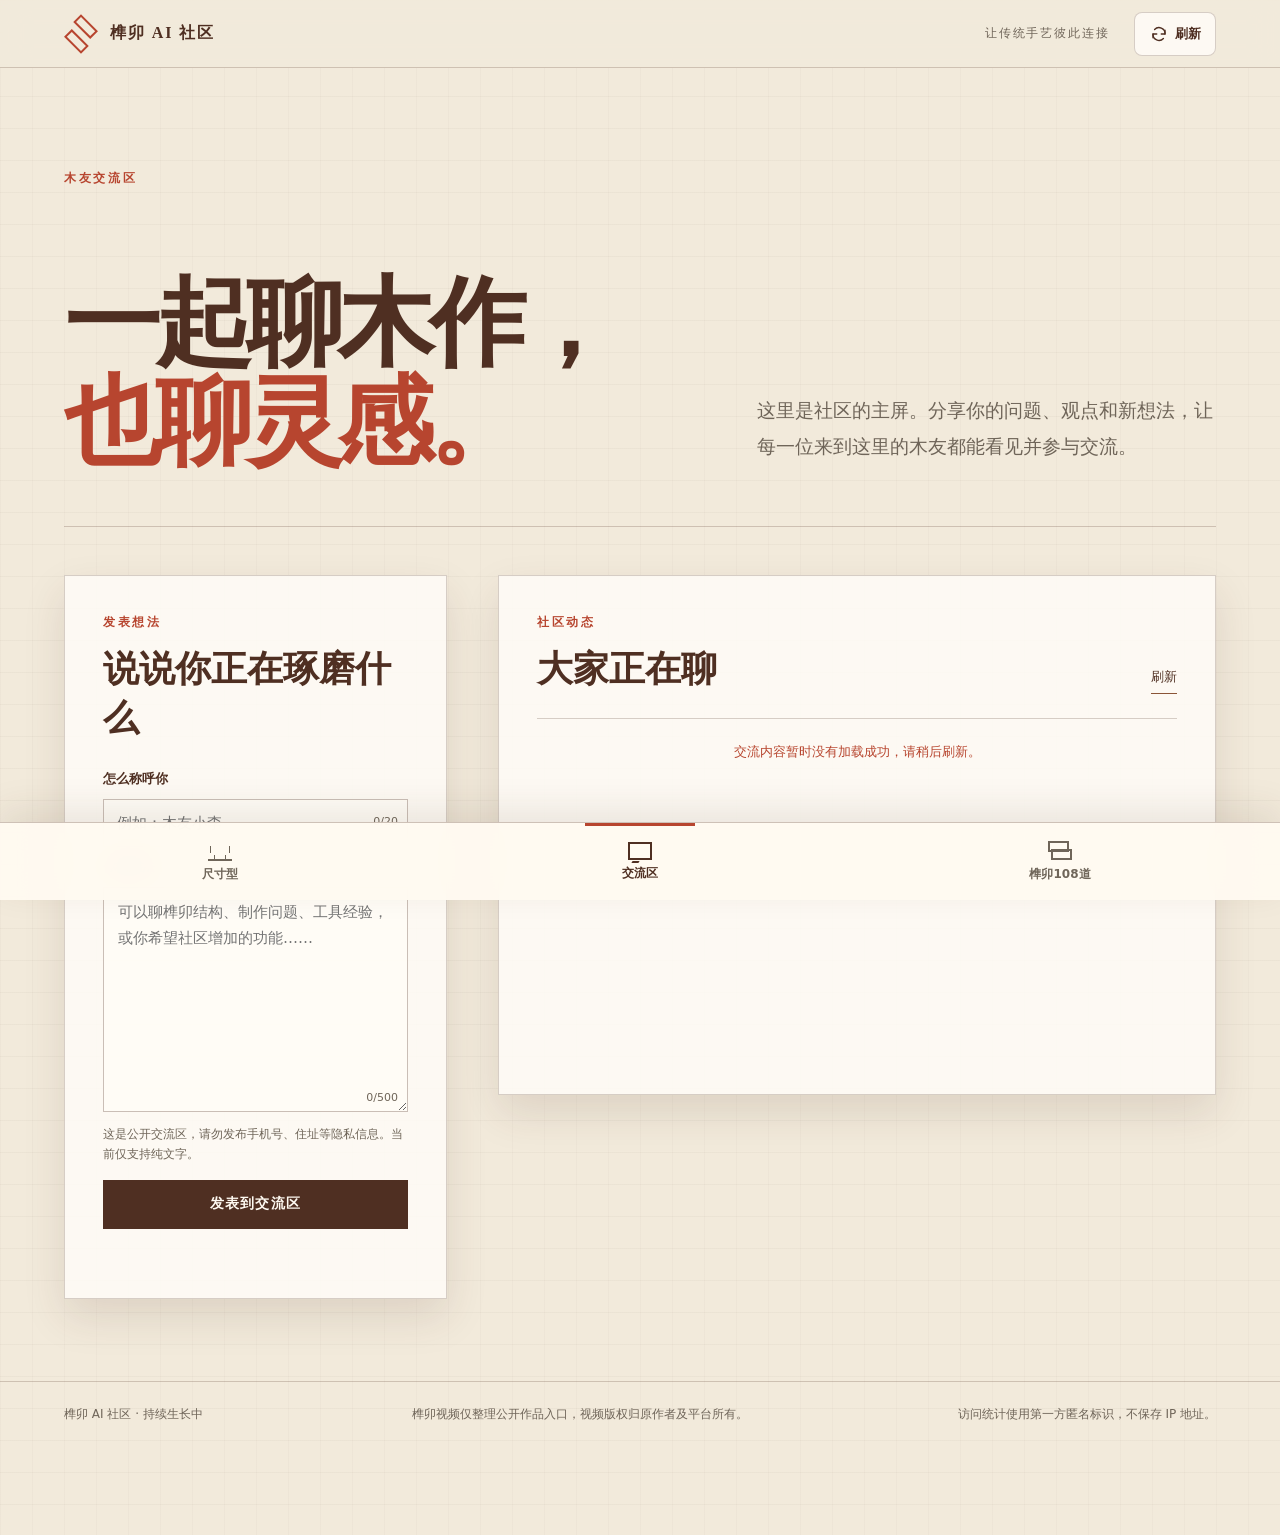
==== commit 28276ad6: "feat: add top-right community refresh button" ====
--- a/web/index.html
+++ b/web/index.html
@@ -14,7 +14,16 @@
       <span class="brand-mark" aria-hidden="true"><i></i><i></i></span>
       <span>榫卯 AI 社区</span>
     </a>
-    <p class="header-note">让传统手艺彼此连接</p>
+    <div class="header-actions">
+      <p class="header-note">让传统手艺彼此连接</p>
+      <button id="reloadPage" class="reload-button" type="button" title="重新加载当前页面" aria-label="刷新，重新加载当前页面">
+        <svg viewBox="0 0 24 24" fill="none" stroke="currentColor" stroke-width="1.8" stroke-linecap="round" stroke-linejoin="round" aria-hidden="true" focusable="false">
+          <path d="M20 7v5h-5M4 17v-5h5" />
+          <path d="M6.1 6.1A8 8 0 0 1 20 12M4 12a8 8 0 0 0 13.9 5.9" />
+        </svg>
+        <span id="reloadLabel">刷新</span>
+      </button>
+    </div>
   </header>
 
   <main>
--- a/web/styles.css
+++ b/web/styles.css
@@ -39,6 +39,7 @@
   display: flex;
   align-items: center;
   justify-content: space-between;
+  gap: 12px;
   min-height: 68px;
   padding: 10px clamp(18px, 5vw, 72px);
   border-bottom: 1px solid var(--line);
@@ -59,6 +60,29 @@
 .brand-mark i:first-child { top: 3px; left: 3px; }
 .brand-mark i:last-child { right: 3px; bottom: 3px; }
 .header-note { margin: 0; color: var(--muted); font-family: system-ui, sans-serif; font-size: 12px; letter-spacing: 0.16em; }
+.header-actions { display: flex; flex-shrink: 0; align-items: center; gap: 24px; }
+.reload-button {
+  display: inline-flex;
+  min-width: 82px;
+  min-height: 44px;
+  align-items: center;
+  justify-content: center;
+  gap: 7px;
+  padding: 9px 13px;
+  border: 1px solid var(--line);
+  border-radius: 8px;
+  color: var(--wood-dark);
+  background: var(--card);
+  cursor: pointer;
+  font-family: system-ui, sans-serif;
+  font-size: 13px;
+  font-weight: 650;
+  white-space: nowrap;
+}
+.reload-button svg { width: 18px; height: 18px; flex: 0 0 auto; }
+.reload-button:hover { border-color: var(--wood); background: var(--paper-deep); }
+.reload-button:focus-visible { outline: 2px solid var(--vermilion); outline-offset: 3px; }
+.reload-button:disabled { cursor: wait; opacity: 0.65; }
 
 main { width: min(1440px, 100%); min-height: calc(100vh - 190px); margin: 0 auto; padding: 0 clamp(18px, 5vw, 72px) 72px; }
 .app-view { animation: view-in 260ms ease both; }
